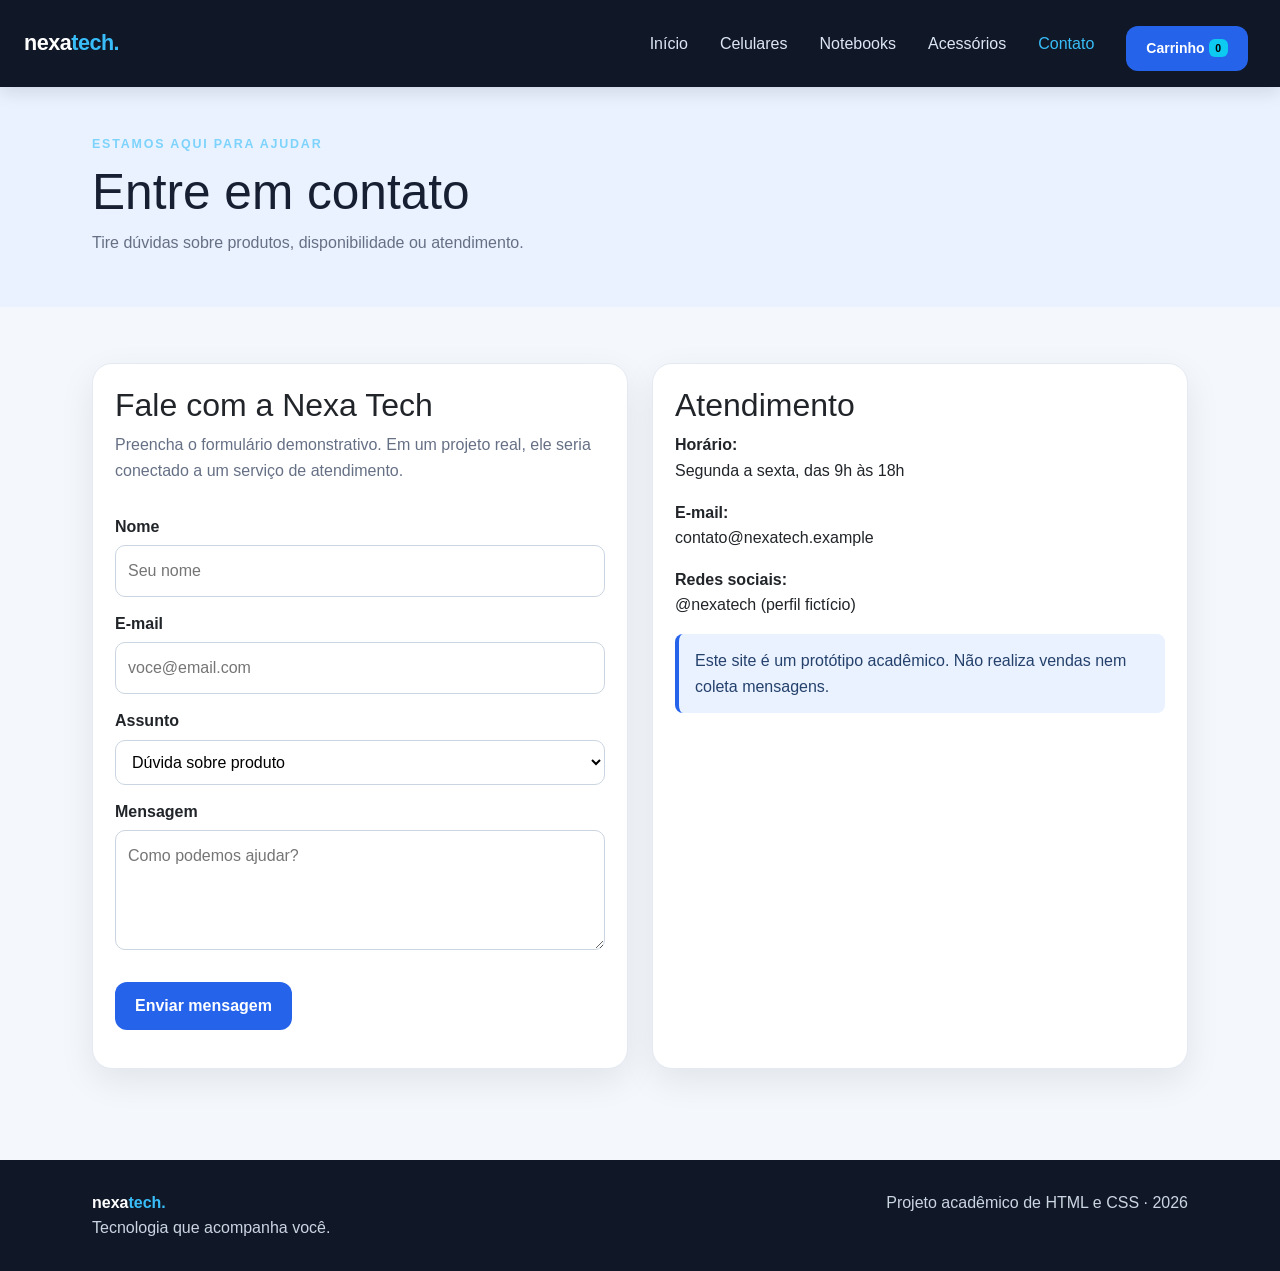
==== contato.html @ a1c334d1 "first commit" ====
<!DOCTYPE html>
<html lang="pt-BR"><head><meta charset="UTF-8"><meta name="viewport" content="width=device-width, initial-scale=1.0">
<meta name="description" content="Nexa Tech: tecnologia para acompanhar você."><title>Contato | Nexa Tech</title><link href="https://cdn.jsdelivr.net/npm/bootstrap@5.3.3/dist/css/bootstrap.min.css" rel="stylesheet" integrity="sha384-QWTKZyjpPEjISv5WaRU9OFeRpok6YctnYmDr5pNlyT2bRjXh0JMhjY6hW+ALEwIH" crossorigin="anonymous"><link rel="stylesheet" href="css/style.css"></head><body>
<a class="skip" href="#conteudo">Pular para o conteúdo</a>
<header><div class="container-fluid px-3 px-lg-4"><nav class="navbar navbar-expand-lg navbar-dark py-3" aria-label="Navegação principal"><a class="navbar-brand brand" href="index.html" aria-label="Nexa Tech - página inicial">nexa<span>tech.</span></a><button class="navbar-toggler" type="button" data-bs-toggle="collapse" data-bs-target="#menuNexa" aria-controls="menuNexa" aria-expanded="false" aria-label="Abrir menu"><span class="navbar-toggler-icon"></span></button><div class="collapse navbar-collapse" id="menuNexa"><ul class="navbar-nav ms-auto align-items-lg-center gap-lg-3"><li class="nav-item"><a class="nav-link" href="index.html">Início</a></li><li class="nav-item"><a class="nav-link" href="celulares.html">Celulares</a></li><li class="nav-item"><a class="nav-link" href="notebooks.html">Notebooks</a></li><li class="nav-item"><a class="nav-link" href="acessorios.html">Acessórios</a></li><li class="nav-item"><a class="nav-link" href="contato.html" aria-current="page">Contato</a></li><li class="nav-item"><button class="btn btn-sm btn-outline-info ms-lg-2" type="button" data-bs-toggle="offcanvas" data-bs-target="#carrinho" aria-controls="carrinho">Carrinho <span class="badge text-bg-info" id="cart-count">0</span></button></li></ul></div></nav></div></header>
<main id="conteudo"><section class="page-hero"><div class="container"><div class="eyebrow">Estamos aqui para ajudar</div><h1>Entre em contato</h1><p class="muted">Tire dúvidas sobre produtos, disponibilidade ou atendimento.</p></div></section><section class="section"><div class="container contact-grid"><div class="card"><h2>Fale com a Nexa Tech</h2><p class="muted">Preencha o formulário demonstrativo. Em um projeto real, ele seria conectado a um serviço de atendimento.</p><form id="contact-form" novalidate><div class="field"><label for="nome">Nome</label><input id="nome" name="nome" type="text" placeholder="Seu nome" required></div><div class="field"><label for="email">E-mail</label><input id="email" name="email" type="email" placeholder="voce@email.com" required></div><div class="field"><label for="assunto">Assunto</label><select id="assunto" name="assunto"><option>Dúvida sobre produto</option><option>Suporte</option><option>Outro assunto</option></select></div><div class="field"><label for="mensagem">Mensagem</label><textarea id="mensagem" name="mensagem" placeholder="Como podemos ajudar?" required></textarea></div><button class="btn" type="submit">Enviar mensagem</button><p class="small text-muted mt-2" id="form-feedback" role="status" aria-live="polite"></p></form></div><aside class="card"><h2>Atendimento</h2><p><strong>Horário:</strong><br>Segunda a sexta, das 9h às 18h</p><p><strong>E-mail:</strong><br>contato@nexatech.example</p><p><strong>Redes sociais:</strong><br>@nexatech (perfil fictício)</p><div class="notice">Este site é um protótipo acadêmico. Não realiza vendas nem coleta mensagens.</div></aside></div></section></main>
<div class="offcanvas offcanvas-end" tabindex="-1" id="carrinho" aria-labelledby="carrinhoLabel"><div class="offcanvas-header"><h2 class="offcanvas-title h5" id="carrinhoLabel">Seu carrinho</h2><button type="button" class="btn-close" data-bs-dismiss="offcanvas" aria-label="Fechar"></button></div><div class="offcanvas-body"><p id="cart-empty" class="muted">Seu carrinho está vazio.</p><ul id="cart-items" class="list-group mb-3" aria-live="polite"></ul><button class="btn btn-primary w-100" type="button" id="clear-cart">Limpar carrinho</button><p class="small text-muted mt-3">Protótipo acadêmico: os itens ficam salvos apenas neste navegador.</p></div></div><div class="toast-container position-fixed bottom-0 end-0 p-3"><div id="nexa-toast" class="toast" role="status" aria-live="polite" aria-atomic="true"><div class="toast-header"><strong class="me-auto">Nexa Tech</strong><button type="button" class="btn-close" data-bs-dismiss="toast" aria-label="Fechar"></button></div><div class="toast-body" id="toast-message">Produto adicionado.</div></div></div><footer><div class="container foot"><div><strong>nexa<span style="color:#38bdf8">tech.</span></strong><br>Tecnologia que acompanha você.</div><div>Projeto acadêmico de HTML e CSS · 2026</div></div></footer>
<script src="https://cdn.jsdelivr.net/npm/bootstrap@5.3.3/dist/js/bootstrap.bundle.min.js" integrity="sha384-YvpcrYf0tY3lHB60NNkmXc5s9fDVZLESaAA55NDzOxhy9GkcIdslK1eN7N6jIeHz" crossorigin="anonymous"></script><script src="js/app.js"></script></body></html>
---- css/style.css ----
:root{--navy:#101827;--blue:#2563eb;--cyan:#38bdf8;--ink:#172033;--muted:#667085;--bg:#f4f7fb;--white:#fff;--line:#e5eaf2;--radius:20px;--shadow:0 12px 35px rgba(16,24,39,.08)}
*{box-sizing:border-box}html{scroll-behavior:smooth}body{margin:0;font-family:Arial,Helvetica,sans-serif;color:var(--ink);background:var(--bg);line-height:1.6}a{color:inherit;text-decoration:none}a:focus-visible,button:focus-visible{outline:3px solid var(--cyan);outline-offset:3px}.skip{position:absolute;left:-9999px;top:8px;background:#fff;padding:10px;z-index:10}.skip:focus{left:8px}
header{background:var(--navy);color:#fff;position:sticky;top:0;z-index:5;box-shadow:0 4px 18px #10182722}.nav{max-width:1160px;margin:auto;padding:15px 22px;display:flex;align-items:center;justify-content:space-between;gap:20px}.brand{font-size:1.35rem;font-weight:800;letter-spacing:-.5px}.brand span{color:var(--cyan)}nav{display:flex;gap:20px;flex-wrap:wrap}nav a{font-size:.93rem;color:#dce6f5}nav a:hover,nav a[aria-current=page]{color:var(--cyan)}
.container{width:min(1120px,calc(100% - 40px));margin:auto}.hero{background:linear-gradient(125deg,#101827,#1d3d69);color:white;padding:76px 0 70px;overflow:hidden}.hero-grid{display:grid;grid-template-columns:1.2fr .8fr;gap:40px;align-items:center}.eyebrow{color:#7dd3fc;font-weight:700;text-transform:uppercase;letter-spacing:1.8px;font-size:.78rem}.hero h1{font-size:clamp(2.3rem,5vw,4.4rem);line-height:1.05;letter-spacing:-2px;margin:12px 0 18px}.hero p{color:#d4deec;max-width:560px;font-size:1.08rem}.hero-art{min-height:250px;border-radius:30px;background:radial-gradient(circle at 50% 45%,#60a5fa,#2563eb 42%,#162e54 72%);display:grid;place-items:center;font-size:8rem;box-shadow:inset 0 0 50px #ffffff22}.btn{display:inline-block;padding:12px 20px;border-radius:12px;background:var(--blue);color:white;font-weight:700;margin:10px 8px 0 0;border:0;cursor:pointer}.btn.secondary{background:white;color:var(--navy)}.section{padding:56px 0}.section-head{display:flex;align-items:end;justify-content:space-between;gap:20px;margin-bottom:24px}.section h2{font-size:2rem;line-height:1.2;margin:0 0 8px}.muted{color:var(--muted)}.grid{display:grid;grid-template-columns:repeat(3,1fr);gap:22px}.card{background:white;border:1px solid var(--line);border-radius:var(--radius);padding:22px;box-shadow:var(--shadow)}.product-visual{height:165px;border-radius:15px;background:linear-gradient(135deg,#eaf3ff,#d9e9ff);display:grid;place-items:center;font-size:5rem;margin-bottom:17px}.card h3{margin:8px 0}.price{font-size:1.35rem;font-weight:800;color:var(--blue)}.tag{display:inline-block;background:#eaf2ff;color:#1d4ed8;border-radius:50px;padding:5px 10px;font-size:.76rem;font-weight:700}.page-hero{padding:48px 0 35px;background:#eaf2ff}.page-hero h1{font-size:clamp(2rem,4vw,3.1rem);margin:8px 0}.filters{display:flex;gap:10px;flex-wrap:wrap;margin:22px 0}.filters span{background:#fff;border:1px solid var(--line);padding:8px 14px;border-radius:30px;color:#475467;font-size:.9rem}.feature{display:grid;grid-template-columns:1fr 1fr;gap:35px;align-items:center}.feature-art{min-height:340px;background:linear-gradient(135deg,#dbeafe,#bfdbfe);border-radius:24px;display:grid;place-items:center;font-size:10rem}.specs{padding:0;list-style:none}.specs li{padding:10px 0;border-bottom:1px solid var(--line)}.contact-grid{display:grid;grid-template-columns:1fr 1fr;gap:24px}.field{margin:14px 0}.field label{display:block;font-weight:700;margin-bottom:6px}.field input,.field textarea,.field select{width:100%;padding:12px;border:1px solid #cbd5e1;border-radius:10px;font:inherit;background:#fff}.field textarea{min-height:120px}footer{background:var(--navy);color:#cbd5e1;padding:30px 0;margin-top:35px}footer .foot{display:flex;justify-content:space-between;gap:20px;flex-wrap:wrap}footer strong{color:white}.notice{padding:14px 16px;border-left:4px solid var(--blue);background:#eaf2ff;border-radius:8px;color:#24416c}.breadcrumbs{font-size:.9rem;color:var(--muted);padding:18px 0}
@media(max-width:760px){.nav{align-items:flex-start;flex-direction:column}nav{gap:12px}.hero-grid,.feature,.contact-grid{grid-template-columns:1fr}.hero{padding:50px 0}.hero-art{min-height:190px;font-size:6rem}.grid{grid-template-columns:repeat(2,1fr)}.section{padding:40px 0}}
@media(max-width:500px){.container{width:min(100% - 28px,1120px)}.grid{grid-template-columns:1fr}.section-head{align-items:flex-start;flex-direction:column}.hero h1{letter-spacing:-1px}.product-visual{height:145px}}
.product-visual img{width:100%;height:100%;object-fit:cover;border-radius:15px;display:block}
.hero-photo{width:100%;height:100%;max-height:320px;object-fit:cover;border-radius:24px;display:block}

/* Integração Bootstrap 5 + ajustes visuais Nexa Tech */
.navbar .navbar-nav .nav-link{color:#dce6f5}.navbar .navbar-nav .nav-link:hover,.navbar .navbar-nav .nav-link[aria-current=page]{color:var(--cyan)}
.navbar-brand{font-size:1.35rem!important}.navbar-toggler{border-color:#7dd3fc}.btn-cart{background:#0f766e;color:#fff}.btn-cart:hover{background:#115e59;color:#fff}
.search-products{max-width:420px;border-radius:30px;padding:11px 18px}.product-card[hidden]{display:none!important}
.offcanvas{color:var(--ink)}.offcanvas .list-group-item{font-size:.95rem}.toast{background:#fff;color:var(--ink)}
.form-control:focus{border-color:#38bdf8;box-shadow:0 0 0 .2rem #38bdf844}
@media(max-width:991px){.navbar-collapse{padding-top:12px}.navbar-nav{align-items:flex-start!important}.navbar-nav .btn{margin:8px 0}}
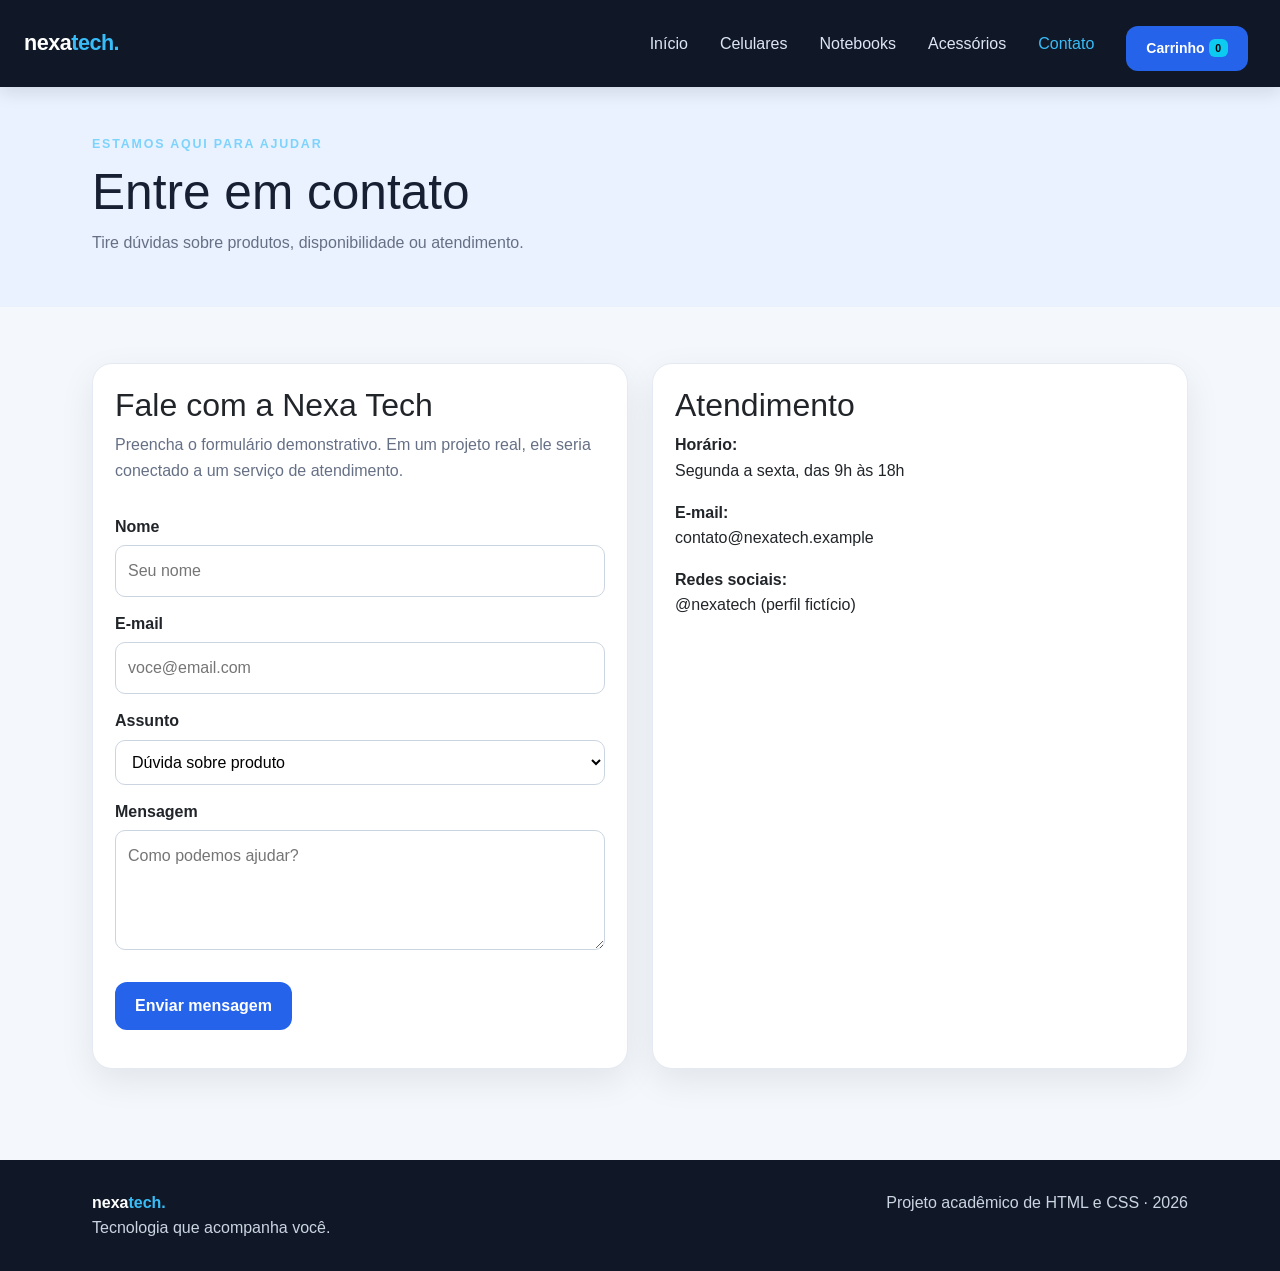
==== commit 7082a466: "remove GitHub Pages publishing instructions and academic notes from README.md; update contato.html t" ====
--- a/contato.html
+++ b/contato.html
@@ -3,6 +3,6 @@
 <meta name="description" content="Nexa Tech: tecnologia para acompanhar você."><title>Contato | Nexa Tech</title><link href="https://cdn.jsdelivr.net/npm/bootstrap@5.3.3/dist/css/bootstrap.min.css" rel="stylesheet" integrity="sha384-QWTKZyjpPEjISv5WaRU9OFeRpok6YctnYmDr5pNlyT2bRjXh0JMhjY6hW+ALEwIH" crossorigin="anonymous"><link rel="stylesheet" href="css/style.css"></head><body>
 <a class="skip" href="#conteudo">Pular para o conteúdo</a>
 <header><div class="container-fluid px-3 px-lg-4"><nav class="navbar navbar-expand-lg navbar-dark py-3" aria-label="Navegação principal"><a class="navbar-brand brand" href="index.html" aria-label="Nexa Tech - página inicial">nexa<span>tech.</span></a><button class="navbar-toggler" type="button" data-bs-toggle="collapse" data-bs-target="#menuNexa" aria-controls="menuNexa" aria-expanded="false" aria-label="Abrir menu"><span class="navbar-toggler-icon"></span></button><div class="collapse navbar-collapse" id="menuNexa"><ul class="navbar-nav ms-auto align-items-lg-center gap-lg-3"><li class="nav-item"><a class="nav-link" href="index.html">Início</a></li><li class="nav-item"><a class="nav-link" href="celulares.html">Celulares</a></li><li class="nav-item"><a class="nav-link" href="notebooks.html">Notebooks</a></li><li class="nav-item"><a class="nav-link" href="acessorios.html">Acessórios</a></li><li class="nav-item"><a class="nav-link" href="contato.html" aria-current="page">Contato</a></li><li class="nav-item"><button class="btn btn-sm btn-outline-info ms-lg-2" type="button" data-bs-toggle="offcanvas" data-bs-target="#carrinho" aria-controls="carrinho">Carrinho <span class="badge text-bg-info" id="cart-count">0</span></button></li></ul></div></nav></div></header>
-<main id="conteudo"><section class="page-hero"><div class="container"><div class="eyebrow">Estamos aqui para ajudar</div><h1>Entre em contato</h1><p class="muted">Tire dúvidas sobre produtos, disponibilidade ou atendimento.</p></div></section><section class="section"><div class="container contact-grid"><div class="card"><h2>Fale com a Nexa Tech</h2><p class="muted">Preencha o formulário demonstrativo. Em um projeto real, ele seria conectado a um serviço de atendimento.</p><form id="contact-form" novalidate><div class="field"><label for="nome">Nome</label><input id="nome" name="nome" type="text" placeholder="Seu nome" required></div><div class="field"><label for="email">E-mail</label><input id="email" name="email" type="email" placeholder="voce@email.com" required></div><div class="field"><label for="assunto">Assunto</label><select id="assunto" name="assunto"><option>Dúvida sobre produto</option><option>Suporte</option><option>Outro assunto</option></select></div><div class="field"><label for="mensagem">Mensagem</label><textarea id="mensagem" name="mensagem" placeholder="Como podemos ajudar?" required></textarea></div><button class="btn" type="submit">Enviar mensagem</button><p class="small text-muted mt-2" id="form-feedback" role="status" aria-live="polite"></p></form></div><aside class="card"><h2>Atendimento</h2><p><strong>Horário:</strong><br>Segunda a sexta, das 9h às 18h</p><p><strong>E-mail:</strong><br>contato@nexatech.example</p><p><strong>Redes sociais:</strong><br>@nexatech (perfil fictício)</p><div class="notice">Este site é um protótipo acadêmico. Não realiza vendas nem coleta mensagens.</div></aside></div></section></main>
+<main id="conteudo"><section class="page-hero"><div class="container"><div class="eyebrow">Estamos aqui para ajudar</div><h1>Entre em contato</h1><p class="muted">Tire dúvidas sobre produtos, disponibilidade ou atendimento.</p></div></section><section class="section"><div class="container contact-grid"><div class="card"><h2>Fale com a Nexa Tech</h2><p class="muted">Preencha o formulário demonstrativo. Em um projeto real, ele seria conectado a um serviço de atendimento.</p><form id="contact-form" novalidate><div class="field"><label for="nome">Nome</label><input id="nome" name="nome" type="text" placeholder="Seu nome" required></div><div class="field"><label for="email">E-mail</label><input id="email" name="email" type="email" placeholder="voce@email.com" required></div><div class="field"><label for="assunto">Assunto</label><select id="assunto" name="assunto"><option>Dúvida sobre produto</option><option>Suporte</option><option>Outro assunto</option></select></div><div class="field"><label for="mensagem">Mensagem</label><textarea id="mensagem" name="mensagem" placeholder="Como podemos ajudar?" required></textarea></div><button class="btn" type="submit">Enviar mensagem</button><p class="small text-muted mt-2" id="form-feedback" role="status" aria-live="polite"></p></form></div><aside class="card"><h2>Atendimento</h2><p><strong>Horário:</strong><br>Segunda a sexta, das 9h às 18h</p><p><strong>E-mail:</strong><br>contato@nexatech.example</p><p><strong>Redes sociais:</strong><br>@nexatech (perfil fictício)</p></aside></div></section></main>
 <div class="offcanvas offcanvas-end" tabindex="-1" id="carrinho" aria-labelledby="carrinhoLabel"><div class="offcanvas-header"><h2 class="offcanvas-title h5" id="carrinhoLabel">Seu carrinho</h2><button type="button" class="btn-close" data-bs-dismiss="offcanvas" aria-label="Fechar"></button></div><div class="offcanvas-body"><p id="cart-empty" class="muted">Seu carrinho está vazio.</p><ul id="cart-items" class="list-group mb-3" aria-live="polite"></ul><button class="btn btn-primary w-100" type="button" id="clear-cart">Limpar carrinho</button><p class="small text-muted mt-3">Protótipo acadêmico: os itens ficam salvos apenas neste navegador.</p></div></div><div class="toast-container position-fixed bottom-0 end-0 p-3"><div id="nexa-toast" class="toast" role="status" aria-live="polite" aria-atomic="true"><div class="toast-header"><strong class="me-auto">Nexa Tech</strong><button type="button" class="btn-close" data-bs-dismiss="toast" aria-label="Fechar"></button></div><div class="toast-body" id="toast-message">Produto adicionado.</div></div></div><footer><div class="container foot"><div><strong>nexa<span style="color:#38bdf8">tech.</span></strong><br>Tecnologia que acompanha você.</div><div>Projeto acadêmico de HTML e CSS · 2026</div></div></footer>
 <script src="https://cdn.jsdelivr.net/npm/bootstrap@5.3.3/dist/js/bootstrap.bundle.min.js" integrity="sha384-YvpcrYf0tY3lHB60NNkmXc5s9fDVZLESaAA55NDzOxhy9GkcIdslK1eN7N6jIeHz" crossorigin="anonymous"></script><script src="js/app.js"></script></body></html>
